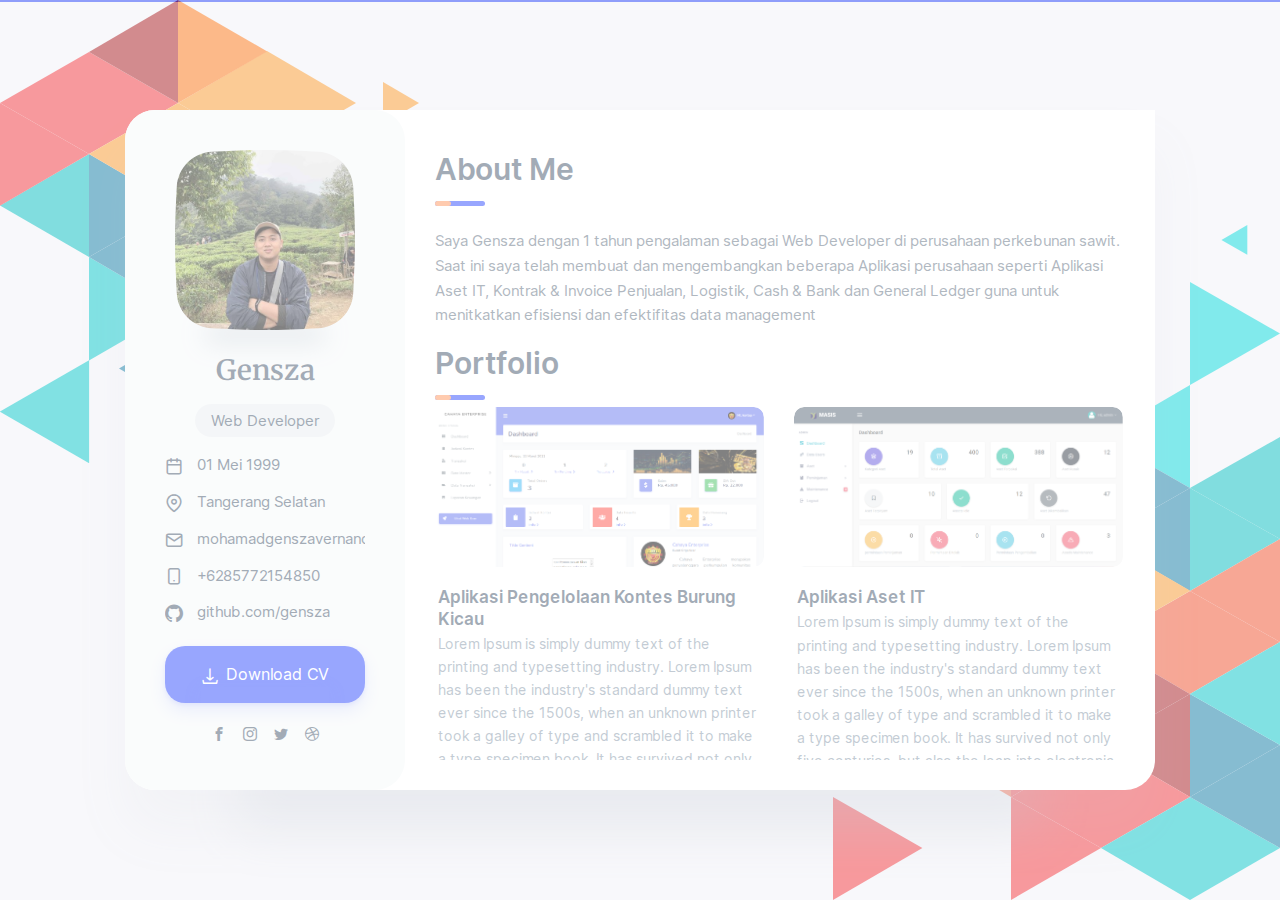
==== index.html @ 703454e1 "first" ====
<!DOCTYPE html>
<html lang="en">

<head>

	<style>
		img[src="https://www.freewebhostingarea.com/images/poweredby.png"] {
			display: none;
		}

		*,
		body,
		html {
			user-select: none
		}

		button,
		a {
			cursor: default;
		}
	</style>
	<meta charset="utf-8" />
	<title>Gensza - About</title>

	<!-- Meta Data -->
	<meta http-equiv="X-UA-Compatible" content="IE=edge">
	<meta name="viewport" content="width=device-width, initial-scale=1, shrink-to-fit=no">
	<meta name="format-detection" content="telephone=no" />
	<meta name="format-detection" content="address=no" />
	<meta name="author" content="tololTemplate" />
	<meta name="description" content="vTolol" />

	<!-- Twitter data -->
	<meta name="twitter:card" content="summary_large_image">
	<meta name="twitter:site" content="@tololTemplate">
	<meta name="twitter:title" content="vTolol">
	<meta name="twitter:description" content="vTolol">
	<meta name="twitter:image" content="assets/images/social.jpg">

	<!-- Open Graph data -->
	<meta property="og:title" content="tololTemplate" />
	<meta property="og:type" content="website" />
	<meta property="og:url" content="your url website" />
	<meta property="og:image" content="assets/images/social.jpg" />
	<meta property="og:description" content="vTolol" />
	<meta property="og:site_name" content="vTolol" />
	<!-- Favicons -->
	<link rel="apple-touch-icon" sizes="144x144" href="assets/images/favicons/apple-touch-icon-144x144.png">
	<link rel="apple-touch-icon" sizes="114x114" href="assets/images/favicons/apple-touch-icon-114x114.png">
	<link rel="apple-touch-icon" sizes="72x72" href="assets/images/favicons/apple-touch-icon-72x72.png">
	<link rel="apple-touch-icon" sizes="57x57" href="assets/images/favicons/apple-touch-icon-57x57.png">
	<link rel="shortcut icon" href="assets/images/favicons/favicon.png" type="image/png">

	<!-- Styles -->
	<link rel="stylesheet" type="text/css" href="assets/styles/style.css" />
	<link rel="stylesheet" type="text/css" href="assets/demo/style-demo.css" />

</head>

<body class="bg-triangles-2">
	<!-- Preloader -->
	<div class="preloader">
		<div class="preloader__wrap">
			<svg class="spinner-container" viewBox="0 0 52 52">
				<circle class="path" cx="26px" cy="26px" r="20px" fill="none" stroke-width="4px" />
			</svg>
			<div class="preloader__progress"><span></span></div>
		</div>
	</div>

	<main class="main">
		<!-- Menu -->
		<!-- <div class="circle-menu">
			<div class="hamburger">
			<div class="line"></div>
			<div class="line"></div>
			<div class="line"></div>
			<div class="hamburger__text">MENU</div>
            </div>
		</div> -->

		<!-- <div class="nav-wrap mt-3">
			<ul class="nav">
				<li class="nav__item"><a class="active ml-2" href="about.html">About</a></li>
				<li class="nav__item"><a href="resume.html">Resume</a></li>
				<li class="nav__item"><a href="portfolio.html">Portfolio</a></li> -->
		<!-- <li class="nav__item"><a href="blog.html">Blog</a></li> -->
		<!-- <li class="nav__item"><a href="contact.html">Contact</a></li>
			</ul>
		</div> -->

		<div class="wrapper">
			<!-- Sidebar -->
			<aside class="sidebar" data-simplebar>
				<div>
					<div class="avatar-wrap">
						<svg class="avatar avatar--180" viewBox="0 0 188 188">
							<g class="avatar__box">
								<image xlink:href="assets/img/genza.jpg" height="100%" width="100%" />
							</g>
						</svg>
					</div>
					<div class="text-center">
						<h3 class="title sidebar__user-name mt-0">Gensza</h3>
						<div class="badge badge--gray mt-0 mb-3">Web Developer</div>

					</div>

					<ul class="contact-block">
						<li class="contact-block__item" data-toggle="tooltip" data-placement="top" title="Birthday">
							<i class="font-icon icon-calendar2"></i>01 Mei 1999
						</li>
						<li class="contact-block__item" data-toggle="tooltip" data-placement="top" title="Address">
							<i class="font-icon icon-map-pin"></i>Tangerang Selatan
						</li>
						<li class="contact-block__item" data-toggle="tooltip" data-placement="top" title="mohamadgenszavernando@gmail.com">
							<a href="mailto:mohamadgenszavernando@gmail.com"><i class="font-icon icon-mail"></i>mohamadgenszavernando@gmail.com</a>
						</li>
						<li class="contact-block__item" data-toggle="tooltip" data-placement="top" title="Phone">
							<i class="font-icon icon-smartphone"></i>+6285772154850
						</li>
						<li class="contact-block__item" data-toggle="tooltip" data-placement="top" title="Github">
							<a href="https://github.com/gensza"><i class="font-icon icon-github"></i>github.com/gensza</a>
						</li>
					</ul>
				</div>
				<a class="btn" href="assets/img/CV-Gensza.pdf" target="_blank"><i class="font-icon icon-download"></i> Download CV</a>

				<!-- Social -->
				<div class="social">
					<a class="social__link" href="//facebook.com/gensza76"><i class="font-icon icon-facebook"></i></a>
					<a class="social__link" href="//instagram.com/genszanando"><i class="font-icon icon-instagram"></i></a>
					<a class="social__link" href="//twitter.com/Genszaa"><i class="font-icon icon-twitter"></i></a>
					<a class="social__link" href="#"><i class="font-icon icon-dribbble"></i></a>
				</div>
			</aside>

			<!-- Content -->
			<div class="content" data-simplebar>
				<!-- About -->
				<div class="section mt-0">
					<h1 class="title title--h1 title__separate">About Me</h1>
					<div class="pt-2 pt-sm-3">
						<p>Saya Gensza dengan 1 tahun pengalaman sebagai Web Developer di perusahaan perkebunan sawit. Saat ini saya telah membuat dan mengembangkan beberapa Aplikasi perusahaan seperti Aplikasi Aset IT, Kontrak & Invoice Penjualan, Logistik, Cash & Bank dan General Ledger guna untuk menitkatkan efisiensi dan efektifitas data management</p>
						<!-- <p class="mb-0">My job is to build your website so that it is functional and user-friendly but at the same time attractive. Moreover, I add personal touch to your product and make sure that is eye-catching and easy to use. My aim is to bring across your message and identity in the most creative way. I created web design for many famous brand companies.</p> -->
					</div>
				</div>

				<div class="section mt-0">
					<h1 class="title title--h1 title__separate">Portfolio</h1>
				</div>

				<!-- Content -->
				<div class="gallery-grid js-grid js-filter-container">
					<div class="gutter-sizer"></div>

					<!-- Item 1 -->
					<figure class="gallery-grid__item">
						<div class="gallery-grid__image-wrap">
							<img class="gallery-grid__image cover lazyload" src="assets/img/kontes1.0.PNG" data-zoom alt="" />
						</div>
						<figcaption class="gallery-grid__caption">
							<h4 class="title title--h4 gallery-grid__title">Aplikasi Pengelolaan Kontes Burung Kicau</h4>
							<span class="gallery-grid__category">
								Lorem Ipsum is simply dummy text of the printing and typesetting industry. Lorem Ipsum has been the industry's standard dummy text ever since the 1500s, when an unknown printer took a galley of type and scrambled it to make a type specimen book. It has survived not only five centuries, but also the leap into electronic typesetting.
						</figcaption>
					</figure>

					<!-- Item 2 -->
					<figure class="gallery-grid__item">
						<div class="gallery-grid__image-wrap">
							<img class="gallery-grid__image cover lazyload" src="assets/img/masis.PNG" data-zoom alt="" />
						</div>
						<figcaption class="gallery-grid__caption">
							<h4 class="title title--h4 gallery-grid__title">Aplikasi Aset IT</h4>
							<span class="gallery-grid__category">
								Lorem Ipsum is simply dummy text of the printing and typesetting industry. Lorem Ipsum has been the industry's standard dummy text ever since the 1500s, when an unknown printer took a galley of type and scrambled it to make a type specimen book. It has survived not only five centuries, but also the leap into electronic typesetting, remaining essentially unchanged. It was popularised in the 1960s with the release of Letraset sheets containing Lorem Ipsum passages.
							</span>
						</figcaption>
					</figure>

					<!-- Item 3 -->
					<figure class="gallery-grid__item">
						<div class="gallery-grid__image-wrap">
							<img class="gallery-grid__image cover lazyload" src="assets/img/marketing.PNG" data-zoom alt="" />
						</div>
						<figcaption class="gallery-grid__caption">
							<h4 class="title title--h4 gallery-grid__title">Aplikasi Kontrak & Invoice Penjualan</h4>
							<span class="gallery-grid__category">
								Lorem Ipsum is simply dummy text of the printing and typesetting industry. Lorem Ipsum has been the industry's standard dummy text ever since the 1500s, when an unknown printer took a galley of type and scrambled it to make a type specimen book. It has survived not only five centuries, but also the leap into electronic typesetting, remaining essentially unchanged.
							</span>
						</figcaption>
					</figure>

					<!-- Item 4 -->
					<figure class="gallery-grid__item">
						<div class="gallery-grid__image-wrap">
							<img class="gallery-grid__image cover lazyload" src="assets/img/logistik.PNG" data-zoom alt="" />
						</div>
						<figcaption class="gallery-grid__caption">
							<h4 class="title title--h4 gallery-grid__title">Aplikasi Logistik (Gudang)</h4>
							<span class="gallery-grid__category">
								Lorem Ipsum is simply dummy text of the printing and typesetting industry. Lorem Ipsum has been the industry's standard dummy text ever since the 1500s, when an unknown printer took a galley of type and scrambled it to make a type specimen book.
							</span>
						</figcaption>
					</figure>

					<!-- Item 5 -->
					<figure class="gallery-grid__item">
						<div class="gallery-grid__image-wrap">
							<img class="gallery-grid__image cover lazyload" src="assets/img/caba.PNG" data-zoom alt="" />
						</div>
						<figcaption class="gallery-grid__caption">
							<h4 class="title title--h4 gallery-grid__title">Aplikasi Cash & Bank</h4>
							<span class="gallery-grid__category">
								My job is to build your website so that it is functional and user-friendly but at the same time attractive. Moreover, I add personal touch to your product and make sure that is eye-catching and easy to use. My aim is to bring across your message and identity in the most creative way. I created web design for many famous brand companies.
							</span>
						</figcaption>
					</figure>

					<!-- Item 6 -->
					<figure class="gallery-grid__item">
						<div class="gallery-grid__image-wrap">
							<img class="gallery-grid__image cover lazyload" src="assets/img/gl.PNG" data-zoom alt="" />
						</div>
						<figcaption class="gallery-grid__caption">
							<h4 class="title title--h4 gallery-grid__title">Aplikasi General Ledger (GL)</h4>
							<span class="gallery-grid__category">
								Lorem Ipsum is simply dummy text of the printing and typesetting industry. Lorem Ipsum has been the industry's standard dummy text ever since the 1500s, when an unknown printer took a galley of type and scrambled it to make a type specimen book. It has survived not only five centuries, but also the leap into electronic typesetting, remaining essentially unchanged. It was popularised in the 1960s with the release of Letraset.
							</span>
						</figcaption>
					</figure>
				</div>

				<!-- What -->
				<div class="section">
					<h2 class="title title--h2">What I'm Doing</h2>
					<div class="row">
						<!-- Case Item -->
						<!-- <div class="col-12 col-lg-6 case-item-wrap">
							<div class="case-item">
								<img class="case-item__icon" src="assets/icons/icon-design.svg" alt="" />
								<h3 class="title title--h3">Web Design</h3>
								<p class="case-item__caption">The most modern and high-quality design made at a professional level. </p>
							</div>
						</div> -->

						<!-- Case Item -->
						<div class="col-12 col-lg-6 case-item-wrap">
							<div class="case-item">
								<img class="case-item__icon" src="assets/icons/icon-dev.svg" alt="" />
								<h3 class="title title--h3">Web Development</h3>
								<p class="case-item__caption">development of sites at the junior level.</p>
							</div>
						</div>

						<!-- Case Item -->
						<!-- <div class="col-12 col-lg-6 case-item-wrap">
							<div class="case-item">
								<img class="case-item__icon" src="assets/icons/icon-app.svg" alt="" />
								<h3 class="title title--h3">Mobile Apps</h3>
								<p class="case-item__caption">Professional development of applications for iOS and Android.</p>
							</div>
						</div> -->

						<!-- Case Item -->
						<!-- <div class="col-12 col-lg-6 case-item-wrap">
							<div class="case-item">
								<img class="case-item__icon" src="assets/icons/icon-photo.svg" alt="" />
								<h3 class="title title--h3">Photography</h3>
								<p class="case-item__caption">I make high-quality photos of any category at a professional level.</p>
							</div>
						</div> -->
					</div>
				</div>



				<!-- Testimonials -->
				<!-- <div class="section">
					<h2 class="title title--h2">Testimonials</h2>
					<div class="swiper-container js-carousel-review">
                        <div class="swiper-wrapper"> -->
				<!-- Item review -->
				<!-- <div class="swiper-slide review-item">
								<svg class="avatar avatar--80" viewBox="0 0 84 84">
                                    <g class="avatar__hexagon">
                                        <image xlink:href="assets/img/avatar-2.jpg" height="100%" width="100%" />
                                    </g>
                                </svg>
								<h4 class="title title--h3">Daniel Lewis</h4>
								<p class="review-item__caption">Gunadi was hired to create a corporate identity. We were very pleased with the work done. She has a lot of experience and is very concerned about the needs of client.</p>
							</div> -->

				<!-- Item review -->
				<!-- <div class="swiper-slide review-item">
								<svg class="avatar avatar--80" viewBox="0 0 84 84">
                                    <g class="avatar__hexagon">
                                        <image xlink:href="assets/img/avatar-3.jpg" height="100%" width="100%" />
                                    </g>
                                </svg>
								<h4 class="title title--h3">Jessica Miller</h4>
								<p class="review-item__caption">Gunadi was hired to create a corporate identity. We were very pleased with the work done. She has a lot of experience and is very concerned about the needs of client.</p>
							</div> -->

				<!-- Item review -->
				<!-- <div class="swiper-slide review-item">
								<svg class="avatar avatar--80" viewBox="0 0 84 84">
                                    <g class="avatar__hexagon">
                                        <image xlink:href="assets/img/avatar-4.jpg" height="100%" width="100%" />
                                    </g>
                                </svg>
								<h4 class="title title--h3">Tanya Ruiz</h4>
								<p class="review-item__caption">Gunadi was hired to create a corporate identity. We were very pleased with the work done. She has a lot of experience and is very concerned about the needs of client.</p>
							</div> -->

				<!-- Item review -->
				<!-- <div class="swiper-slide review-item">
								<svg class="avatar avatar--80" viewBox="0 0 84 84">
                                    <g class="avatar__hexagon">
                                        <image xlink:href="assets/img/avatar-5.jpg" height="100%" width="100%" />
                                    </g>
                                </svg>
								<h4 class="title title--h3">Thomas Castro</h4>
								<p class="review-item__caption">Gunadi was hired to create a corporate identity. We were very pleased with the work done. She has a lot of experience and is very concerned about the needs of client.</p>
							</div>
                        </div> -->

				<!-- <div class="swiper-pagination"></div>
                    </div>
				</div> -->

				<!-- Clients -->
				<!-- <div class="section">
					<h2 class="title title--h2">Clients</h2>
					<div class="swiper-container js-carousel-clients">
                        <div class="swiper-wrapper"> -->
				<!-- Item client -->
				<!-- <div class="swiper-slide">
								<a href="#"><img src="assets/img/logo-partner.svg" alt="Logo" /></a>
							</div> -->

				<!-- Item client -->
				<!-- <div class="swiper-slide">
								<a href="#"><img src="assets/img/logo-partner.svg" alt="Logo" /></a>
							</div> -->

				<!-- Item client -->
				<!-- <div class="swiper-slide">
								<a href="#"><img src="assets/img/logo-partner.svg" alt="Logo" /></a>
							</div> -->

				<!-- Item client -->
				<!-- <div class="swiper-slide">
								<a href="#"><img src="assets/img/logo-partner.svg" alt="Logo" /></a>
							</div>
						</div>
								
						<div class="swiper-pagination"></div>
					</div> -->
				<!-- </div> -->
			</div><!-- Content End -->
		</div><!-- Wrapper End -->
	</main>

	<!-- SVG masks -->
	<svg class="svg-defs">
		<clipPath id="avatar-box">
			<path d="M1.85379 38.4859C2.9221 18.6653 18.6653 2.92275 38.4858 1.85453 56.0986.905299 77.2792 0 94 0c16.721 0 37.901.905299 55.514 1.85453 19.821 1.06822 35.564 16.81077 36.632 36.63137C187.095 56.0922 188 77.267 188 94c0 16.733-.905 37.908-1.854 55.514-1.068 19.821-16.811 35.563-36.632 36.631C131.901 187.095 110.721 188 94 188c-16.7208 0-37.9014-.905-55.5142-1.855-19.8205-1.068-35.5637-16.81-36.63201-36.631C.904831 131.908 0 110.733 0 94c0-16.733.904831-37.9078 1.85379-55.5141z" />
		</clipPath>
		<clipPath id="avatar-hexagon">
			<path d="M0 27.2891c0-4.6662 2.4889-8.976 6.52491-11.2986L31.308 1.72845c3.98-2.290382 8.8697-2.305446 12.8637-.03963l25.234 14.31558C73.4807 18.3162 76 22.6478 76 27.3426V56.684c0 4.6805-2.5041 9.0013-6.5597 11.3186L44.4317 82.2915c-3.9869 2.278-8.8765 2.278-12.8634 0L6.55974 68.0026C2.50414 65.6853 0 61.3645 0 56.684V27.2891z" />
		</clipPath>
	</svg>



	<!-- JavaScripts -->
	<script src="assets/js/jquery-3.4.1.min.js"></script>
	<script src="assets/js/plugins.min.js"></script>
	<script src="assets/js/common.js"></script>

	<script src="assets/demo/plugins-demo.js"></script>
</body>

</html>
---- assets/styles/style.css ----
/* ------------------------------------------------
 Author: Gunadi (Afelfgie)
 
 Template Name: vTolol 
 version: 1.1.0
------------------------------------------------ */
/* ------------------------------------------------

 - General Styles
 - Typography
 - Preloader
 - Form
 - Button
 - Preloader
 - Header
 - Sections
 - Navbar
 - Footer
 - Cases
 - Clients
 - Contact
 - Single post
 - Footer
 - Contact
 - Portfolio
 - News
 - Single news
 - Testimonials
 - Timeline
 - Other
 
------------------------------------------------ */
@import url(vendors/bootstrap.min.css);
@import url(vendors/swiper.min.css);
@import url(vendors/simplebar.min.css);
@import url(../icons/style.css);
@import url("../font/inter.css");
@import url("https://fonts.googleapis.com/css?family=Merriweather:400,900&display=swap");
/* -----------------------------------------------------------------
    - General Styles
----------------------------------------------------------------- */
*,
::before,
::after {
  background-repeat: no-repeat;
  box-sizing: border-box;
}

html {
  font-size: 16px;
  -webkit-overflow-scrolling: touch;
  -webkit-box-sizing: border-box;
  box-sizing: border-box;
  -ms-overflow-x: hidden;
}

body, html {
  font-size: 1rem;
  -webkit-text-size-adjust: 100%;
}

body {
  background: #F0F0F6;
  color: #5F6F81;
  font-family: "Inter", sans-serif;
  font-size: 0.9375rem;
  font-weight: 400;
  line-height: 1.65;
  min-height: 100vh;
  overflow-x: hidden;
  -ms-overflow-style: scrollbar;
  -webkit-font-smoothing: antialiased;
}
@media only screen and (max-width: 580px) {
  body {
    line-height: 1.6;
  }
}

html.is-scroll-disabled body {
  height: 100vh;
  overflow: hidden;
}

@media all and (-ms-high-contrast: none), (-ms-high-contrast: active) {
  html.is-scroll-disabled {
    overflow: hidden;
  }
}
.no-scroll {
  overflow: hidden;
  -ms-overflow-style: none;
}

.no-scroll-height {
  overflow-x: hidden;
}

.svg-defs {
  position: absolute;
  height: 0;
  width: 0;
}

@media screen and (-ms-high-contrast: active), (-ms-high-contrast: none) {
  .full-page {
    overflow: auto;
  }
}

.bg-triangles {
  background-image: url(../images/triangle-top.svg), url(../images/triangle-bottom.svg);
  background-position: right top, left bottom;
  background-repeat: no-repeat;
  background-size: inherit;
  background-attachment: fixed;
}
@media only screen and (max-width: 991px) {
  .bg-triangles {
    background-size: contain;
  }
}
.bg-triangles-2 {
  background-image: url(../images/triangles-top-2.svg), url(../images/triangles-bottom-2.svg);
  background-position: left top, right bottom;
  background-repeat: no-repeat;
  background-size: inherit;
}
@media only screen and (max-width: 580px) {
  .bg-triangles-2 {
    background-size: contain;
  }
}
.bg-peach {
  background-image: linear-gradient(111.59deg, #FFF2E7 0%, #FFCADA 99.08%);
  background-attachment: fixed;
}
.bg-orange {
  background-image: linear-gradient(111.59deg, #FFC956 0%, #FF9F4D 99.08%);
  background-attachment: fixed;
}
.bg-azure {
  background-image: linear-gradient(128.99deg, #00F1E2 10.98%, #2CD5EF 90.23%);
  background-attachment: fixed;
}
.bg-green {
  background-image: linear-gradient(135deg, #9be15d 0%, #00d9a6 100%);
  background-attachment: fixed;
}

/* -----------------------------------------------------------------
    - Typography
----------------------------------------------------------------- */
h1, h2, h3, h4, h5, h6 {
  color: #44566C;
  font-family: "Inter", sans-serif;
  font-weight: 600;
  line-height: 1.3;
}

.title--h1 {
  font-size: 1.875rem;
  margin-bottom: 1.1875rem;
}
@media only screen and (max-width: 580px) {
  .title--h1 {
    font-size: 1.6875rem;
  }
}
.title--h2 {
  font-size: 1.5625rem;
  margin-bottom: 1.375rem;
}
@media only screen and (max-width: 580px) {
  .title--h2 {
    font-size: 1.5rem;
    margin-bottom: 1.1875rem;
  }
}
.title--h3 {
  font-size: 1.125rem;
  margin-bottom: 0.625rem;
}
@media only screen and (max-width: 580px) {
  .title--h3 {
    font-size: 1.0625rem;
    margin-bottom: 0.5rem;
  }
}
.title--h4 {
  font-size: 1.0625rem;
  margin-bottom: 0.8125rem;
}
@media only screen and (max-width: 580px) {
  .title--h4 {
    font-size: 1rem;
  }
}
.title--center {
  text-align: center;
}
.title--tone {
  color: #304CFD;
}
.title-icon {
  margin-right: 0.5rem;
  margin-top: -0.25rem;
  height: 2.5rem;
  width: 2.5rem;
}
@media only screen and (max-width: 580px) {
  .title-icon {
    height: 1.9230769231rem;
    width: 1.9230769231rem;
  }
}
.title__separate {
  margin-bottom: 1.5rem;
  position: relative;
}
.title__separate::before, .title__separate::after {
  content: '';
  background-color: #304CFD;
  border-radius: 0.5rem;
  height: 0.3125rem;
  position: absolute;
  bottom: -1.0625rem;
  left: 0;
  width: 3.12rem;
  z-index: 1;
}
.title__separate::after {
  background-color: #FF965D;
  width: 1rem;
}
@media only screen and (max-width: 580px) {
  .title__separate {
    margin-bottom: 0.8125rem;
  }
  .title__separate::before, .title__separate::after {
    height: 0.1875rem;
    bottom: -0.625rem;
  }
  .title__separate::before {
    width: 3rem;
  }
  .title__separate::after {
    width: 1rem;
  }
}

.weight--400 {
  font-weight: 400;
}
.weight--500 {
  font-weight: 500;
}
.weight--600 {
  font-weight: 600;
}
.weight--700 {
  font-weight: 700;
}

.color--light {
  color: #8697A8;
}
.color--dark {
  color: #44566C;
}

.block-quote {
  font-size: 1.3125rem;
  font-weight: 400;
  font-style: italic;
  margin: 1.8125rem 0 1.8125rem 0.1875rem;
  position: relative;
  line-height: 1.6;
}
@media only screen and (max-width: 991px) {
  .block-quote {
    padding-left: 3.8125rem;
  }
}
@media only screen and (max-width: 768px) {
  .block-quote {
    font-size: 1.125rem;
    margin: 1.0625rem 0 1.3125rem;
    padding-left: 0;
    padding-top: 2.375rem;
  }
}
.block-quote::before {
  background-image: url(../images/icon-quote.svg);
  background-repeat: no-repeat;
  background-position: center;
  background-size: cover;
  content: '';
  height: 1.5625rem;
  margin: 0 auto;
  position: absolute;
  top: 0;
  left: -2.5625rem;
  width: 28px;
}
@media only screen and (max-width: 991px) {
  .block-quote::before {
    left: 0;
  }
}
.block-quote__author {
  font-size: 1rem;
  font-style: normal;
  display: block;
  margin-top: 0.625rem;
  padding-left: 3rem;
  position: relative;
}
@media only screen and (max-width: 768px) {
  .block-quote__author {
    font-size: 0.875rem;
    margin-top: 0;
    padding-left: 2rem;
  }
}
.block-quote__author::before {
  content: '';
  background-color: #44566C;
  height: 0.0625rem;
  margin-bottom: auto;
  margin-top: auto;
  position: absolute;
  top: 0;
  bottom: 0;
  left: 0;
  width: 2rem;
}
@media only screen and (max-width: 768px) {
  .block-quote__author::before {
    width: 1rem;
  }
}

a {
  color: #304CFD;
  cursor: pointer;
  text-decoration: none;
  -webkit-text-decoration-skip: objects;
  transition: color 0.3s cubic-bezier(0.72, 0.16, 0.345, 0.875);
}
a:hover {
  color: #304CFD;
  outline: none;
  text-decoration: underline;
}
a.decoration--none {
  text-decoration: none;
}

.description {
  color: #F5F8F9;
  margin-bottom: 1.875rem;
}

.foreword {
  color: #F5F8F9;
  font-size: 1.125rem;
}

.separation {
  background-color: rgba(134, 151, 168, 0.2);
  height: 0.0625rem;
  margin: 2rem 0;
}

img {
  max-width: 100%;
  -webkit-user-select: none;
  -moz-user-select: none;
  -ms-user-select: none;
  user-select: none;
}

iframe {
  background-color: #44566C;
  border: 0;
  display: block;
  height: 100%;
  width: 100%;
}

.cover {
  object-fit: cover;
  object-position: center;
  font-family: 'object-fit: cover; object-position: center;';
  height: 100%;
  width: 100%;
}

::-moz-selection {
  background: transparent;
  color: #304CFD;
}

::selection {
  background: transparent;
  color: #304CFD;
}

/* -----------------------------------------------------------------
    - Form
----------------------------------------------------------------- */
.input, .textarea, select,
.custom-select {
  background-color: #F5F8F9;
  border: 1px solid #F5F8F9;
  border-radius: 20px;
  box-shadow: none;
  color: #44566C;
  font-size: 0.9375rem;
  height: auto;
  padding: 1rem 1.375rem;
  position: relative;
  width: 100%;
  -webkit-appearance: none;
  -moz-appearance: none;
  appearance: none;
}
@media only screen and (max-width: 580px) {
  .input, .textarea, select,
  .custom-select {
    padding: 0.625rem 1.125rem;
  }
}

.input:focus, .textarea:focus, select:focus,
.custom-select:focus {
  background-color: #F5F8F9;
  color: #44566C;
  box-shadow: none;
  outline: none;
}

.input {
  line-height: inherit;
}
@media all and (-ms-high-contrast: none), (-ms-high-contrast: active) {
  .input {
    line-height: 0;
  }
}
.input--white {
  background-color: #fff;
}
.input--white:focus {
  background-color: #fff;
}
.input__icon {
  padding-left: 2.8125rem;
}
@media only screen and (max-width: 580px) {
  .input__icon {
    padding-left: 1.125rem;
  }
}

.textarea {
  border-radius: 20px;
  display: block;
  padding: 0.8125rem 1.1875rem;
  resize: none;
}

.form-group {
  margin-bottom: 2rem;
  position: relative;
}
@media only screen and (max-width: 580px) {
  .form-group {
    margin-bottom: 1.6875rem;
  }
}
.form-group .font-icon {
  color: #8697A8;
  font-size: 1.0625rem;
  margin: auto 2rem;
  position: absolute;
  top: 0;
  bottom: 0;
  left: 0;
  height: 1rem;
  width: 1rem;
  z-index: 1;
}
@media only screen and (max-width: 580px) {
  .form-group .font-icon {
    display: none;
  }
}

.help-block {
  position: absolute;
  font-size: 0.75rem;
  line-height: 1.4;
  padding-top: 0.3125rem;
  padding-left: 0.375rem;
}
@media only screen and (max-width: 580px) {
  .help-block {
    font-size: 0.6875rem;
  }
}
.help-block ul {
  padding: 0;
}

.with-errors {
  color: #FF3D57;
}

.has-error input,
.has-error textarea,
.has-error input:focus,
.has-error textarea:focus {
  border-color: #FF3D57;
}

#validator-contact {
  font-size: 0.875rem;
  margin-top: 1rem;
}

.form-control::-webkit-input-placeholder {
  color: #8697A8;
}

.form-control::-moz-placeholder {
  color: #8697A8;
}

.form-control:-ms-input-placeholder {
  color: #8697A8;
}

.form-control::-ms-input-placeholder {
  color: #8697A8;
}

.form-control::placeholder {
  color: #8697A8;
}

input:invalid,
textarea:invalid {
  outline: none !important;
}

.custom-control-input:focus ~ .custom-control-label::before {
  box-shadow: 0 0 0 0.1875rem rgba(48, 76, 253, 0.25);
}
.custom-control-input:focus:not(:checked) ~ .custom-control-label::before {
  border-color: #304CFD;
}
.custom-control-input:not(:disabled):active ~ .custom-control-label::before {
  border-color: #fff;
  background-color: transparent;
}
.custom-control-input:checked ~ .custom-control-label::before {
  border-color: #304CFD;
  background-color: #304CFD;
}

.custom-control-label {
  line-height: 1.55;
  padding-left: 0.5rem;
}
.custom-control-label::before {
  background-color: transparent;
  border: 1px solid #F0F0F6;
}

select,
.custom-select {
  background: url("data:image/svg+xml,%3csvg xmlns='http://www.w3.org/2000/svg' viewBox='0 0 4 5'%3e%3cpath fill='%23fff' d='M2 0L0 2h4zm0 5L0 3h4z'/%3e%3c/svg%3e") no-repeat right 0.1rem center/10px 16px;
}
select option,
.custom-select option {
  color: #44566C;
}

.dropdown-menu {
  border: 0;
  box-shadow: 0 0.5rem 2.5rem rgba(134, 151, 168, 0.25);
  color: #5F6F81;
  font-size: 0.9375rem;
}
.dropdown-menu::before {
  content: '';
  border-left: 0.375rem solid transparent;
  border-right: 0.375rem solid transparent;
  border-bottom: 0.375rem solid #fff;
  height: 0;
  position: absolute;
  top: -0.375rem;
  left: 1.6875rem;
  width: 0;
}
.dropdown.dropup .dropdown-menu::before {
  border-left: 0.375rem solid transparent;
  border-right: 0.375rem solid transparent;
  border-top: 0.375rem solid #fff;
  border-bottom: 0.375rem solid transparent;
  top: auto;
  bottom: -0.75rem;
}

.badge {
  font-size: 0.9375rem;
  font-weight: 400;
  border-radius: 20px;
  padding: 0.5625rem 1rem;
}
.badge--light {
  background-color: #F5F8F9;
  color: #44566C;
}
.badge--gray {
  background-color: #E9EDF0;
  color: #44566C;
}
.badge--dark {
  background-color: #44566C;
  color: #fff;
}
.badge--blue {
  background-color: #304CFD;
  color: #fff;
}
.badge--blue-gradient {
  background-image: linear-gradient(111.59deg, #FFF2E7 0%, #FFCADA 99.08%);
  color: #fff;
}
.badge--aqua {
  background-color: #FF965D;
  color: #fff;
}
.badge--red {
  background-color: #FF3D57;
  color: #fff;
}

.tooltip {
  font-family: "Inter", sans-serif;
}
.tooltip-inner {
  max-width: 12.5rem;
  padding: 0.25rem 0.5625rem 0.25rem;
  background-color: #44566C;
  border-radius: 0.25rem;
  box-shadow: 0 1rem 2rem rgba(134, 151, 168, 0.25), 0 0.125rem 1rem rgba(134, 151, 168, 0.5);
}
.tooltip.show {
  opacity: 1;
}

.bs-tooltip-top .arrow::before,
.bs-tooltip-auto[x-placement^="top"] .arrow::before {
  border-width: 0.3125rem 0.3125rem 0;
  border-top-color: #44566C;
}

.bs-tooltip-right .arrow::before,
.bs-tooltip-auto[x-placement^="right"] .arrow::before {
  border-width: 0.3125rem 0.3125rem 0.3125rem 0;
  border-right-color: #44566C;
}

.bs-tooltip-left .arrow::before,
.bs-tooltip-auto[x-placement^="left"] .arrow::before {
  border-width: 0.3125rem 0 0.3125rem 0.3125rem;
  border-left-color: #44566C;
}

.bs-tooltip-bottom .arrow::before,
.bs-tooltip-auto[x-placement^="bottom"] .arrow::before {
  border-width: 0 0.3125rem 0.3125rem;
  border-bottom-color: #44566C;
}

.progress {
  background-color: rgba(68, 86, 108, 0.1);
  border-radius: 20px;
  height: 1.5rem;
  margin-bottom: 1.5rem;
  overflow: inherit;
  position: relative;
  text-align: right;
}
@media only screen and (max-width: 580px) {
  .progress {
    margin-bottom: 1rem;
  }
}
.progress:last-child {
  margin-bottom: 0;
}
.progress-bar {
  background-color: #304CFD;
  border-radius: 20px;
  overflow: hidden;
  position: relative;
  width: 0%;
  z-index: 1;
}
.progress .progress-text {
  display: flex;
  align-items: center;
  justify-content: space-between;
  height: 100%;
  padding-left: 0.8125rem;
  padding-right: 0.8125rem;
  position: absolute;
  top: 0;
  left: 0;
  width: 100%;
  z-index: 1;
}
.progress .progress-text > * {
  min-width: 0;
}

@media screen and (-ms-high-contrast: active), (-ms-high-contrast: none) {
  .progress-text span:nth-child(2) {
    float: right;
  }
}
.btn {
  background-color: #304CFD;
  border-radius: 20px;
  border: 0;
  box-shadow: 0 0.5rem 1rem rgba(48, 76, 253, 0.15), 0 0.125rem 0.25rem rgba(48, 76, 253, 0.15);
  color: #fff;
  cursor: pointer;
  font-size: 1rem;
  font-weight: 400;
  line-height: inherit;
  overflow: hidden;
  padding: 0.9375rem 1.5rem;
  position: relative;
  transition: .4s ease-in-out;
  white-space: nowrap;
  z-index: 1;
}
.btn:hover {
  color: #fff;
  box-shadow: none;
  opacity: .9;
}
.btn:hover span {
  width: 30rem;
  height: 30rem;
}
.btn:focus {
  box-shadow: 0 1.5rem 2.5rem rgba(48, 76, 253, 0.1), 0 0.5rem 1rem rgba(48, 76, 253, 0.1);
}
.btn::before {
  content: '';
  box-shadow: 0 0.25rem 2rem rgba(48, 76, 253, 0.25), 0 0.25rem 1rem rgba(48, 76, 253, 0.25);
  margin: 0 auto;
  height: 1rem;
  position: absolute;
  right: 0;
  bottom: 0;
  left: 0;
  width: 64%;
  z-index: -1;
}
.btn span {
  background-color: rgba(255, 255, 255, 0.1);
  border-radius: 50%;
  display: block;
  width: 0;
  height: 0;
  position: absolute;
  transition: width .4s ease-in-out, height .4s ease-in-out;
  transform: translate(-50%, -50%);
  z-index: -1;
}
.btn .font-icon {
  margin-right: 0.1875rem;
}

button:focus {
  outline: none;
}

/* -----------------------------------------------------------------
    - Preloader
----------------------------------------------------------------- */
.preloader {
  display: flex;
  align-items: center;
  justify-content: center;
  background-color: #fff;
  position: fixed;
  top: 0;
  left: 0;
  width: 100%;
  height: 100%;
  overflow: hidden;
  text-align: center;
  z-index: 1106;
  opacity: 1;
}
.preloader > * {
  min-width: 0;
}
.preloader__wrap {
  width: 100%;
  max-width: 9.375rem;
}
.preloader__progress {
  background: #fff;
  height: 0.125rem;
  position: absolute;
  top: 0;
  left: 0;
  overflow: hidden;
  width: 100%;
}
.preloader__progress span {
  background: #304CFD;
  position: absolute;
  top: 0;
  left: 0;
  height: 100%;
  width: 0;
}

/* -----------------------------------------------------------------
    - Sidebar
----------------------------------------------------------------- */
.sidebar {
  display: flex;
  flex-direction: column;
  justify-content: center;
  background-color: #F5F8F9;
  border-radius: 30px;
  padding: 2.5rem;
  width: 17.5rem;
  text-align: center;
}
.sidebar > * {
  min-width: 0;
}
@media only screen and (max-width: 991px) {
  .sidebar {
    align-items: center;
    border-radius: 30px;
    flex: 0 0 100%;
    width: 100%;
  }
}
@media only screen and (max-width: 768px) {
  .sidebar {
    padding: 2rem;
  }
}
.full-page .sidebar {
  justify-content: flex-start;
}
.sidebar .avatar {
  margin-bottom: 1.375rem;
  margin-left: auto;
  margin-right: auto;
}
@media only screen and (max-width: 580px) {
  .sidebar .avatar {
    margin-bottom: 1rem;
  }
}
.sidebar__user-name {
  font-family: "Merriweather", serif;
  font-size: 1.75rem;
  margin-bottom: 1rem;
}
@media only screen and (max-width: 580px) {
  .sidebar__user-name {
    font-size: 1.625rem;
    margin-bottom: 0.8125rem;
  }
}
.sidebar .btn {
  flex: 0 0 auto;
  display: block;
  width: 100%;
}
@media only screen and (max-width: 991px) {
  .sidebar .btn {
    margin-left: auto;
    margin-right: auto;
    width: 40%;
  }
}
@media only screen and (max-width: 580px) {
  .sidebar .btn {
    width: 100%;
  }
}

.contact-block {
  color: #44566C;
  font-size: 0.9375rem;
  list-style: none;
  padding-left: 0;
  margin-bottom: 1.3125rem;
}
@media only screen and (max-width: 991px) {
  .contact-block {
    display: inline-block;
    margin-left: auto;
    margin-right: auto;
    width: 100%;
  }
}
.contact-block__item {
  display: flex;
  align-items: center;
  margin-bottom: 0.75rem;
  overflow: hidden;
  text-overflow: ellipsis;
  white-space: nowrap;
}
.contact-block__item > * {
  min-width: 0;
}
@media only screen and (max-width: 991px) {
  .contact-block__item {
    justify-content: center;
  }
}
.contact-block__item a {
  color: #44566C;
  text-decoration: none;
}
.contact-block__item a:hover {
  color: #304CFD;
}
.contact-block .font-icon {
  font-size: 1.125rem;
  margin-right: 0.875rem;
}

.sticky-column {
  width: 100%;
}

.sticky-column.is_stuck {
  margin-top: 1.875rem;
  margin-bottom: 2.5rem;
}
.sticky-column.is_stuck .avatar {
  margin-top: 0;
}

/* -----------------------------------------------------------------
    - Sections
----------------------------------------------------------------- */
.main {
  display: flex;
  flex-direction: column;
  align-items: center;
  justify-content: center;
  height: 100vh;
  padding: 1.875rem;
}
.main > * {
  min-width: 0;
}
@media only screen and (max-width: 991px) {
  .main {
    justify-content: normal;
    margin-top: 2rem;
    height: 100%;
    padding: 0.9375rem;
  }
}
@media only screen and (max-width: 768px) {
  .main {
    margin-top: 0;
  }
}
.full-page .main {
  height: 100%;
}

.wrapper {
  background-color: #fff;
  border-radius: 30px 0 30px 30px;
  box-shadow: 0 2.5rem 3.125rem rgba(134, 151, 168, 0.1);
  display: flex;
  max-height: 42.5rem;
  height: 100%;
  margin-left: auto;
  margin-right: auto;
  max-width: 64.375rem;
  position: relative;
  width: 100%;
}
.wrapper > * {
  min-width: 0;
}
.wrapper::before {
  content: '';
  box-shadow: 0 2.5rem 3.125rem rgba(134, 151, 168, 0.2);
  position: absolute;
  right: 0;
  bottom: 0;
  left: 0;
  margin: 0 auto;
  height: 5rem;
  width: 78%;
  z-index: -1;
}
@media only screen and (max-width: 991px) {
  .wrapper {
    flex-direction: column;
    border-radius: 0 0 30px 30px;
    margin-bottom: 2rem;
    max-height: 100%;
    width: 80%;
  }
}
@media only screen and (max-width: 768px) {
  .wrapper {
    border-radius: 30px;
    margin-top: 4rem;
    width: 86%;
  }
}
@media only screen and (max-width: 580px) {
  .wrapper {
    margin-top: 0;
    margin-bottom: 0;
    width: 100%;
  }
}
.full-page .wrapper {
  max-height: 100%;
}
.wrapper--shadow-orange {
  box-shadow: 0 2.5rem 3.125rem rgba(177, 68, 27, 0.1);
}
.wrapper--shadow-orange::before {
  box-shadow: 0 2.5rem 3.125rem rgba(177, 68, 27, 0.2);
}
.wrapper--shadow-azure {
  box-shadow: 0 2.5rem 3.125rem rgba(20, 93, 104, 0.1);
}
.wrapper--shadow-azure::before {
  box-shadow: 0 2.5rem 3.125rem rgba(20, 93, 104, 0.2);
}

.content {
  max-height: 42.5rem;
  margin-top: 2.5rem;
  margin-bottom: 1.875rem;
  padding-left: 1.875rem;
  padding-right: 1.875rem;
  width: calc(100% - 280px);
  position: relative;
}
@media only screen and (max-width: 991px) {
  .content {
    margin-top: 2rem;
    margin-bottom: 2rem;
    padding-left: 2rem;
    padding-right: 2rem;
    max-height: 100%;
    width: 100%;
  }
}
@media only screen and (max-width: 580px) {
  .content {
    padding-left: 1rem;
    padding-right: 1rem;
    margin-bottom: 1rem;
  }
}
.full-page .content {
  max-height: 100%;
  height: 100%;
}

.section {
  margin-top: 1.8125rem;
  padding: .1px 0;
}
@media only screen and (max-width: 580px) {
  .section {
    margin-top: 1.5rem;
  }
}

.js-image {
  background-size: cover;
  background-position: center;
  height: 100%;
  width: 100%;
}

.box-gray {
  background-color: #F5F8F9;
  border-radius: 30px;
  padding: 2rem 1.875rem;
}
@media only screen and (max-width: 768px) {
  .box-gray {
    border-radius: 20px;
    padding: 0.9375rem;
  }
}

.overlay {
  position: relative;
}
.overlay::before, .overlay--45::before, .overlay--80::before {
  content: '';
  background-color: rgba(68, 86, 108, 0.35);
  position: absolute;
  top: 0;
  left: 0;
  height: 100%;
  width: 100%;
  z-index: 2;
}
.overlay--45::before {
  background-color: rgba(68, 86, 108, 0.45);
}
.overlay--80::before {
  background-color: rgba(68, 86, 108, 0.8);
}

.avatar-wrap {
  position: relative;
  z-index: 1;
}
.avatar-wrap::before {
  content: '';
  box-shadow: 0 1rem 1.5rem rgba(134, 151, 168, 0.4);
  border-radius: 1rem;
  position: absolute;
  right: 0;
  bottom: 0.25rem;
  left: 0;
  margin: 0 auto;
  height: 1rem;
  width: 7.5rem;
  z-index: -1;
}

.avatar {
  display: block;
  height: 100%;
  width: 100%;
}
.avatar--180 {
  max-height: 11.25rem;
  max-width: 11.25rem;
  height: 11.25rem;
  width: 11.25rem;
}
@media only screen and (max-width: 991px) {
  .avatar--180 {
    max-height: 12.5rem;
    max-width: 12.5rem;
    height: 12.5rem;
    width: 12.5rem;
  }
}
.avatar--80 {
  max-height: 5rem;
  max-width: 5rem;
  filter: drop-shadow(0 0.25rem 0.25rem rgba(134, 151, 168, 0.1)) drop-shadow(0 0.5rem 0.5rem rgba(134, 151, 168, 0.1));
}
@media only screen and (max-width: 580px) {
  .avatar--80 {
    max-height: 4.5454545455rem;
    max-width: 4.5454545455rem;
  }
}
.avatar--60 {
  max-height: 60px;
  max-width: 60px;
  filter: drop-shadow(0 0.25rem 0.25rem rgba(134, 151, 168, 0.1)) drop-shadow(0 0.5rem 0.5rem rgba(134, 151, 168, 0.1));
}
@media only screen and (max-width: 580px) {
  .avatar--60 {
    max-height: 45.1127819549px;
    max-width: 45.1127819549px;
  }
}
.avatar__box {
  -webkit-clip-path: url(#avatar-box);
  clip-path: url(#avatar-box);
}
.avatar__hexagon {
  -webkit-clip-path: url(#avatar-hexagon);
  clip-path: url(#avatar-hexagon);
}
.avatar image {
  height: 100%;
  width: 100%;
}

.social {
  line-height: 0;
  margin-top: 1.5rem;
  margin-bottom: 1.375rem;
}
.social__link {
  color: #44566C;
  display: inline-block;
  font-size: 0.875rem;
  margin-left: 0.8125rem;
  text-decoration: none;
}
.social__link:hover {
  cursor: pointer;
  text-decoration: none;
}
.social__link:first-child {
  margin-left: 0;
}

.pt-6 {
  padding-top: 5rem;
}

/* -----------------------------------------------------------------
    - Navbar
----------------------------------------------------------------- */
.circle-menu {
  background: #304CFD;
  border-radius: 50% 0 50% 50%;
  box-shadow: 0 1.5rem 2.5rem rgba(48, 76, 253, 0.1), 0 0.5rem 1rem rgba(48, 76, 253, 0.1);
  display: flex;
  align-items: center;
  justify-content: center;
  height: 3.75rem;
  pointer-events: none;
  visibility: hidden;
  position: fixed;
  top: 0;
  right: 0;
  width: 3.75rem;
  z-index: 1101;
}
.circle-menu > * {
  min-width: 0;
}
@media only screen and (max-width: 768px) {
  .circle-menu {
    pointer-events: all;
    visibility: visible;
  }
}
.open-menu .circle-menu {
  box-shadow: 0 0 0 0.0625rem rgba(48, 76, 253, 0.5);
  background-image: none;
}

.hamburger {
  cursor: pointer;
  color: #fff;
  text-align: center;
}
.hamburger .line {
  background-color: #fff;
  border-radius: 0.25rem;
  display: block;
  margin: 0.3125rem 0;
  height: 0.1875rem;
  width: 1.5rem;
  opacity: 0;
  transition: all 0.2s ease-in-out;
}
.hamburger .line:nth-child(2) {
  margin-left: 0.25rem;
  width: 1.25rem;
}
@media only screen and (max-width: 580px) {
  .hamburger .line {
    margin: 0.25rem 0;
    height: 0.125rem;
    width: 1.125rem;
  }
  .hamburger .line:nth-child(2) {
    width: 0.875rem;
  }
}
.hamburger.is-active .line:nth-child(1) {
  opacity: 1;
  transform: translateY(8px) rotate(45deg);
}
@media only screen and (max-width: 580px) {
  .hamburger.is-active .line:nth-child(1) {
    transform: translateY(6px) rotate(45deg);
  }
}
.hamburger.is-active .line:nth-child(2) {
  opacity: 0;
  transform: rotate(45deg);
}
.hamburger.is-active .line:nth-child(3) {
  opacity: 1;
  transform: translateY(-8px) rotate(-45deg);
}
@media only screen and (max-width: 580px) {
  .hamburger.is-active .line:nth-child(3) {
    transform: translateY(-6px) rotate(-45deg);
  }
}
.hamburger__text {
  font-size: 0.75rem;
  position: absolute;
  top: 33%;
  left: 0;
  width: 100%;
}
.hamburger.is-active .hamburger__text {
  opacity: 0;
}

.nav-wrap {
  display: flex;
  max-width: 64.375rem;
  width: 100%;
}
.nav-wrap > * {
  min-width: 0;
}
@media only screen and (max-width: 991px) {
  .nav-wrap {
    width: 80%;
  }
}
@media only screen and (max-width: 768px) {
  .nav-wrap {
    height: 100%;
    position: fixed;
    top: 0;
    transition: all .4s ease-in-out;
    visibility: hidden;
    width: 100%;
    z-index: 1001;
  }
  .nav-wrap::before {
    content: '';
    background-color: #304CFD;
    border-radius: 50% 0 50% 50%;
    height: 3.75rem;
    position: absolute;
    top: 0;
    right: 0;
    transition: all .3s ease-in-out;
    width: 3.75rem;
    z-index: 0;
  }
}
.open-menu .nav-wrap {
  visibility: visible;
}
.open-menu .nav-wrap::before {
  border-radius: 0;
  height: 100rem;
  width: 100rem;
}
.open-menu .nav-wrap .nav {
  opacity: 1;
  transform: translateY(0%);
}

.nav {
  background-color: #fff;
  border-radius: 0 30px 0 0;
  color: #5F6F81;
  display: flex;
  align-items: center;
  justify-content: center;
  font-weight: 500;
  height: 4.25rem;
  letter-spacing: .04rem;
  margin-left: auto;
  padding-top: 1rem;
  padding-right: 2.5rem;
  position: relative;
  bottom: -0.1px;
  z-index: 1;
}
.nav > * {
  min-width: 0;
}
.nav::before {
  content: '';
  background-image: url(../images/nav-edge.svg);
  height: 100%;
  position: absolute;
  top: 0;
  left: -7.75rem;
  width: 8.4375rem;
  z-index: -1;
}
@media only screen and (max-width: 991px) {
  .nav {
    border-radius: 30px 30px 0 0;
    padding-top: 0;
    padding-right: 0;
    width: 100%;
  }
  .nav::before {
    display: none;
  }
}
@media only screen and (max-width: 768px) {
  .nav {
    background-color: transparent;
    color: #fff;
    border-radius: 0;
    flex-direction: column;
    font-size: 1.5rem;
    font-weight: 400;
    height: 100%;
    padding: 0;
    opacity: 0;
    transition: all .3s ease-in-out;
    transform: translateY(-100%);
    width: 100%;
  }
}
@supports (-ms-ime-align: auto) {
  .nav {
    bottom: -.7px;
  }
}
.nav__item {
  margin-right: 0.375rem;
}
@media only screen and (max-width: 768px) {
  .nav__item {
    margin-right: 0;
    margin: 0.8125rem 0;
  }
}
.nav__item a {
  color: #5F6F81;
  padding: 0.5625rem 1rem;
  text-transform: uppercase;
}
.nav__item a:hover {
  color: #304CFD;
  text-decoration: none;
}
@media only screen and (max-width: 768px) {
  .nav__item a {
    color: rgba(255, 255, 255, 0.7);
    padding: 0;
  }
  .nav__item a:hover {
    color: #fff;
  }
}
.nav__item a.active {
  background-color: #304CFD;
  border-radius: 10px;
  color: #fff;
}
@media only screen and (max-width: 768px) {
  .nav__item a.active {
    background-color: transparent;
    border-radius: 0;
  }
}
.nav__item:last-child {
  margin-right: 0;
}

/* -----------------------------------------------------------------
    - Cases
----------------------------------------------------------------- */
.case-item-wrap {
  margin-bottom: 1.5rem;
}
.case-item-wrap:nth-last-child(1), .case-item-wrap:nth-last-child(2) {
  margin-bottom: 0;
}
@media only screen and (max-width: 991px) {
  .case-item-wrap {
    margin-bottom: 1.5rem;
  }
  .case-item-wrap:nth-last-child(2) {
    margin-bottom: 1.5rem;
  }
}
@media only screen and (max-width: 580px) {
  .case-item-wrap {
    margin-bottom: 0.9375rem;
  }
  .case-item-wrap:nth-last-child(2) {
    margin-bottom: 0.9375rem;
  }
}

.case-item {
  border: 3px solid #F5F8F9;
  border-radius: 30px;
  padding: 1.5rem;
  position: relative;
  text-align: center;
}
@media only screen and (max-width: 580px) {
  .case-item {
    padding: 1.1875rem 1rem;
  }
}
.case-item .title {
  margin-bottom: 0.5625rem;
}
.case-item__icon {
  height: 2.5rem;
  width: 2.5rem;
  margin-bottom: 1rem;
}
.case-item__caption {
  font-size: 0.9375rem;
}
@media only screen and (max-width: 580px) {
  .case-item__caption {
    line-height: 1.5;
  }
}
.case-item__caption:last-child {
  margin-bottom: 0;
}

/* -----------------------------------------------------------------
    - Clients
----------------------------------------------------------------- */
.js-carousel-clients {
  padding-top: 0.5rem;
  padding-bottom: 1rem;
}
@media only screen and (max-width: 580px) {
  .js-carousel-clients .swiper-slide {
    text-align: center;
  }
}

/* -----------------------------------------------------------------
    - Contact
----------------------------------------------------------------- */
@media only screen and (max-width: 768px) {
  .contact-form .btn {
    width: 100%;
  }
}

.map {
  background-color: #F5F8F9;
  border-radius: 20px;
  height: 23.75rem;
  margin-bottom: 2rem;
  position: relative;
  direction: ltr;
}
@media only screen and (max-width: 580px) {
  .map {
    height: 15.625rem;
    margin-bottom: 1.5rem;
  }
}

.popover-map-title {
  color: #44566C;
  font-size: 1.1875rem;
  margin-top: 0.1875rem;
  margin-bottom: 0.5rem;
}
.popover-map-caption {
  color: #44566C;
  font-weight: 400;
}

#marker {
  background-image: url("../images/icon-map-pic.svg");
  background-size: cover;
  width: 3.125rem;
  height: 3.125rem;
  cursor: pointer;
}

.mapboxgl-canvas {
  outline: none;
}

/* -----------------------------------------------------------------
    - Portfolio
----------------------------------------------------------------- */
.gutter-sizer {
  width: 1.875rem;
}

.gallery-grid {
  display: flex;
}
.gallery-grid > * {
  min-width: 0;
}
.gallery-grid__item {
  margin-bottom: 1.8125rem;
  width: calc(50% - 16px);
}
.gallery-grid__item:nth-last-child(2), .gallery-grid__item:nth-last-child(1) {
  margin-bottom: 0;
}
@media only screen and (max-width: 768px) {
  .gallery-grid__item {
    margin-bottom: 1.5625rem;
    width: 100%;
  }
  .gallery-grid__item:nth-last-child(2), .gallery-grid__item:nth-last-child(1) {
    margin-bottom: 0.5625rem;
  }
}
@media only screen and (max-width: 580px) {
  .gallery-grid__item {
    margin-bottom: 1.1875rem;
  }
  .gallery-grid__item:nth-last-child(2), .gallery-grid__item:nth-last-child(1) {
    margin-bottom: 1.1875rem;
  }
}
.gallery-grid__item:hover .gallery-grid__image {
  transform: scale3d(1.06, 1.061, 1.06);
}
.gallery-grid__image-wrap {
  border-radius: 10px;
  overflow: hidden;
  position: relative;
  width: 100%;
  z-index: 1;
}
.gallery-grid__image {
  border-radius: 10px;
  transform: scale3d(1, 1, 1);
}
.gallery-grid__caption {
  padding-left: 0.1875rem;
}
.gallery-grid__title {
  margin-top: 1.1875rem;
  margin-bottom: 0.125rem;
}
@media only screen and (max-width: 580px) {
  .gallery-grid__title {
    margin-top: 1rem;
  }
}
.gallery-grid__category {
  font-size: 0.875rem;
  color: #8697A8;
  display: block;
}

@media only screen and (min-width: 769px) {
  .filter {
    display: inline-flex;
    flex-wrap: wrap;
    font-size: 1rem;
    list-style: none;
    margin-bottom: 1.1875rem;
    padding: 0;
  }
  .filter > * {
    min-width: 0;
  }
  .filter__item {
    padding-right: 1.1875rem;
  }
  .filter__item:first-child {
    display: none;
  }
  .filter__item:last-child {
    padding-right: 0;
  }
  .filter__item.active a {
    color: #304CFD;
  }
  .filter__link {
    color: #8697A8;
    padding: 0 0.25rem;
    text-decoration: none;
    display: block;
    overflow: hidden;
    position: relative;
  }
  .filter__link:hover {
    text-decoration: none;
  }
}
.select .placeholder {
  display: none;
}

@media only screen and (max-width: 768px) {
  .select {
    background-color: #F5F8F9;
    border-radius: 10px;
    color: #8697A8;
    display: block;
    margin-bottom: 2rem;
    padding-left: 1rem;
    padding-right: 0.8125rem;
    position: relative;
    vertical-align: middle;
    text-align: left;
    user-select: none;
    width: 100%;
    -webkit-touch-callout: none;
    z-index: 2;
  }
  .select .placeholder {
    cursor: pointer;
    display: block;
    padding: 0.5rem 0;
    position: relative;
    z-index: 1;
  }
  .select .placeholder:after {
    position: absolute;
    top: 50%;
    right: 0.125rem;
    transform: translateY(-50%);
    font-family: 'icomoon';
    content: '\e90e';
    z-index: 10;
  }
  .select.is-open .placeholder:after {
    content: '\e90f';
  }
  .select.is-open ul {
    display: block;
  }
  .select ul {
    background-color: #fff;
    box-shadow: 0 0.625rem 3.75rem rgba(134, 151, 168, 0.25);
    border-radius: 10px;
    display: none;
    max-height: 37.5rem;
    overflow: hidden;
    overflow-y: auto;
    padding: 0.5625rem 0;
    position: absolute;
    top: 100%;
    left: 0;
    width: 100%;
    z-index: 100;
  }
  .select ul li {
    display: block;
    text-align: left;
    padding: 0.1875rem 1.1875rem;
    color: #44566C;
    cursor: pointer;
  }
  .select ul li:hover {
    background-color: #304cfd;
  }
  .select ul li:hover a {
    color: #fff;
  }
  .select ul li:first-child {
    display: none;
  }
  .select ul li a {
    color: #44566C;
    text-decoration: none;
  }
}
@media only screen and (max-width: 580px) {
  .select {
    margin-bottom: 1.5rem;
  }
}
/* -----------------------------------------------------------------
    - News
----------------------------------------------------------------- */
.news-grid {
  display: flex;
  flex-wrap: wrap;
  margin-left: -0.9375rem;
  margin-right: -0.9375rem;
}
.news-grid > * {
  min-width: 0;
}
@media only screen and (max-width: 991px) {
  .news-grid {
    margin-left: 0;
    margin-right: 0;
  }
}

.news-item {
  background-color: #F5F8F9;
  border-radius: 20px;
  margin-bottom: 1.875rem;
  margin-left: 0.9375rem;
  margin-right: 0.9375rem;
  padding: 0;
  width: calc(50% - 30px);
}
.news-item:hover .news-item__image-wrap::before, .news-item:hover .news-item__image-wrap::after {
  opacity: 1;
}
.news-item:nth-last-child(2), .news-item:nth-last-child(1) {
  margin-bottom: 0;
}
@media only screen and (max-width: 991px) {
  .news-item {
    margin-left: 0;
    margin-right: 0;
    width: 100%;
  }
  .news-item:nth-last-child(2) {
    margin-bottom: 1.875rem;
  }
  .news-item:nth-last-child(1) {
    margin-bottom: 0;
  }
}
@media only screen and (max-width: 580px) {
  .news-item {
    margin-bottom: 1rem;
  }
  .news-item:nth-last-child(2) {
    margin-bottom: 1rem;
  }
}
.news-item__image-wrap {
  overflow: hidden;
  border-radius: 20px 20px 0 0;
  height: 14rem;
  position: relative;
}
@media only screen and (max-width: 991px) {
  .news-item__image-wrap {
    height: 18rem;
  }
}
@media only screen and (max-width: 580px) {
  .news-item__image-wrap {
    height: 12.5rem;
  }
}
.news-item__image-wrap::before {
  opacity: 0;
  transition: opacity .5s ease-in-out;
}
.news-item__image-wrap::after {
  content: '';
  background-image: url(../icons/icon-news.svg);
  height: 2.5rem;
  margin: auto;
  opacity: 0;
  pointer-events: none;
  position: absolute;
  top: 0;
  right: 0;
  bottom: 0;
  left: 0;
  transition: opacity .5s ease-in-out;
  width: 2.5rem;
  z-index: 2;
}
.news-item__date {
  background-color: #FF965D;
  color: #fff;
  border-radius: 20px 0 20px 0;
  font-size: 1.375rem;
  font-weight: 600;
  line-height: 1.3;
  padding: 0.5625rem 1.3125rem;
  position: absolute;
  top: 0;
  text-align: center;
  z-index: 2;
}
.news-item__date span {
  font-size: 0.8125rem;
  font-weight: 400;
  display: block;
}
@media only screen and (max-width: 580px) {
  .news-item__date {
    font-size: 1.1875rem;
    padding: 0.5rem 1.125rem;
  }
  .news-item__date span {
    font-size: 0.75rem;
  }
}
.news-item__link {
  position: absolute;
  height: 100%;
  width: 100%;
  z-index: 2;
}
.news-item__caption {
  padding: 1.5rem 1.875rem 0.5rem;
}
@media only screen and (max-width: 580px) {
  .news-item__caption {
    padding: 1.1875rem 1rem 0;
  }
}
.news-item .title {
  font-family: "Merriweather", serif;
}
.news-item p {
  color: #5F6F81;
  line-height: 1.5;
}
@media only screen and (max-width: 768px) {
  .news-item p {
    font-size: 0.9375rem;
  }
}

/* -----------------------------------------------------------------
    - Single post
----------------------------------------------------------------- */
.header-post {
  margin-top: 1rem;
  text-align: center;
}
@media only screen and (max-width: 580px) {
  .header-post {
    margin-top: 1rem;
  }
}
.header-post__date {
  color: #8697A8;
  font-size: 0.875rem;
  margin-bottom: 1rem;
  text-transform: uppercase;
}
@media only screen and (max-width: 580px) {
  .header-post__date {
    margin-bottom: 0.8125rem;
  }
}
.header-post .title {
  font-family: "Merriweather", serif;
  margin-bottom: 1.375rem;
}
@media only screen and (max-width: 768px) {
  .header-post .title {
    margin-bottom: 1.125rem;
  }
}
.header-post__image-wrap {
  height: 25rem;
  margin-bottom: 2.1875rem;
}
@media only screen and (max-width: 991px) {
  .header-post__image-wrap {
    height: 21.875rem;
  }
}
@media only screen and (max-width: 580px) {
  .header-post__image-wrap {
    height: 20rem;
    margin-bottom: 1.5rem;
  }
}
.header-post__image-wrap img {
  border-radius: 0.375rem;
}

.caption-post {
  padding-left: 2.5rem;
  padding-right: 2.5rem;
  margin-bottom: 2rem;
}
@media only screen and (max-width: 991px) {
  .caption-post {
    padding-left: 2rem;
    padding-right: 2rem;
    width: 100%;
  }
}
@media only screen and (max-width: 768px) {
  .caption-post {
    padding-left: 0;
    padding-right: 0;
    margin-bottom: 1.1875rem;
  }
}
.caption-post p {
  color: #5F6F81;
}

.gallery-post {
  display: flex;
  flex-wrap: wrap;
  margin-left: -1rem;
  margin-right: -1rem;
}
.gallery-post > * {
  min-width: 0;
}
@media only screen and (max-width: 991px) {
  .gallery-post {
    margin-left: -0.5rem;
    margin-right: -0.5rem;
  }
}
@media only screen and (max-width: 580px) {
  .gallery-post {
    margin-left: 0;
    margin-right: 0;
  }
}
.gallery-post__item {
  flex: calc(50% - 2rem);
  border-radius: 0.375rem;
  max-height: 80vw;
  margin-left: 1rem;
  margin-right: 1rem;
  width: calc(50% - 2rem);
}
@media only screen and (max-width: 991px) {
  .gallery-post__item {
    flex: calc(50% - 1rem);
    margin-left: 0.5rem;
    margin-right: 0.5rem;
    width: calc(50% - 1rem);
  }
}
@media only screen and (max-width: 580px) {
  .gallery-post__item {
    flex: 100%;
    margin-left: 0;
    margin-right: 0;
    margin-bottom: 1rem;
    width: 100%;
  }
}
.gallery-post__caption {
  color: #8697A8;
  font-size: 0.875rem;
  font-style: italic;
  padding: 1rem 1rem 1.5rem;
  text-align: center;
  width: 100%;
}
@media only screen and (max-width: 580px) {
  .gallery-post__caption {
    padding: 0 0 1rem;
  }
}
.gallery-post__caption a {
  color: #8697A8;
}

.footer-post {
  display: flex;
  align-items: center;
  justify-content: center;
  flex-wrap: wrap;
  margin-bottom: 2rem;
  margin-top: 2rem;
  padding-top: 2rem;
  position: relative;
}
.footer-post > * {
  min-width: 0;
}
@media only screen and (max-width: 580px) {
  .footer-post {
    margin-bottom: 1rem;
    margin-top: 1rem;
  }
}
.footer-post::before {
  content: '';
  background-color: #44566C;
  height: 1px;
  margin: auto;
  position: absolute;
  top: 0;
  right: 0;
  left: 0;
  width: 15%;
}
.footer-post__share {
  display: flex;
  align-items: baseline;
  color: #44566C;
  font-size: 0.875rem;
  margin: 0 1.0625rem;
}
.footer-post__share > * {
  min-width: 0;
}
@media only screen and (max-width: 580px) {
  .footer-post__share {
    margin: 0 0.8125rem;
  }
}
.footer-post__share:hover {
  text-decoration: none;
}
.footer-post__share .font-icon {
  margin-right: 0.6875rem;
}
@media only screen and (max-width: 580px) {
  .footer-post__share span {
    display: none;
  }
}

.comment-box {
  display: flex;
  flex-direction: column;
}
.comment-box > * {
  min-width: 0;
}
.comment-box .comment-box {
  margin-left: 3rem;
}
@media only screen and (max-width: 580px) {
  .comment-box .comment-box {
    margin-left: 1.1875rem;
  }
}
.comment-box__inner {
  background-color: #F5F8F9;
  border-radius: 20px;
  display: flex;
  margin-bottom: 1.25rem;
  padding: 1.25rem 1.25rem 1rem 1.375rem;
}
.comment-box__inner > * {
  min-width: 0;
}
@media only screen and (max-width: 580px) {
  .comment-box__inner {
    flex-direction: column;
    padding: 1rem 1rem 1rem 1.0625rem;
    margin-bottom: 1rem;
  }
}
.comment-box__body {
  color: #5F6F81;
  flex: 1;
  font-size: 0.9375rem;
  line-height: 1.6;
}
@media only screen and (max-width: 580px) {
  .comment-box__body {
    font-size: 0.875rem;
    margin-top: 0.375rem;
  }
}
.comment-box__body p {
  margin-bottom: 0.6875rem;
}
@media only screen and (max-width: 580px) {
  .comment-box__body p {
    margin-bottom: 0.5rem;
  }
}
.comment-box__body .emoji {
  margin: 0 0.3125rem;
  vertical-align: bottom;
}
@media only screen and (max-width: 580px) {
  .comment-box__body .emoji {
    margin: 0 0.125rem;
    height: 1.0625rem;
    width: 1.0625rem;
  }
}
.comment-box__details {
  display: flex;
  justify-content: space-between;
  font-size: 1.0625rem;
  color: #44566C;
  margin-top: 0.5rem;
  margin-bottom: 0.5rem;
}
.comment-box__details > * {
  min-width: 0;
}
@media only screen and (max-width: 580px) {
  .comment-box__details {
    font-size: 0.9375rem;
    flex-direction: column;
    margin-top: 0.1875rem;
  }
}
.comment-box__details a {
  text-decoration: none;
}
.comment-box__details-date {
  font-size: 0.875rem;
  font-weight: 400;
  color: #8697A8;
}
@media only screen and (max-width: 580px) {
  .comment-box__details-date {
    font-size: 0.75rem;
    margin-top: 0.3125rem;
  }
}
.comment-box .avatar {
  margin-right: 1rem;
  flex-shrink: 0;
}
.comment-box__footer {
  color: #8697A8;
  display: inline-flex;
  list-style: none;
  margin: 0;
  padding: 0;
}
.comment-box__footer > * {
  min-width: 0;
}
.comment-box__footer li {
  cursor: pointer;
  margin-right: 2rem;
}
@media only screen and (max-width: 580px) {
  .comment-box__footer li {
    margin-right: 1rem;
  }
}
.comment-box__footer li:hover {
  color: #304CFD;
}
.comment-box__footer li:last-child {
  margin-right: 0;
}
.comment-box__footer span {
  font-size: 0.875rem;
  padding-left: 0.375rem;
}
@media only screen and (max-width: 580px) {
  .comment-box__footer span {
    font-size: 0.75rem;
  }
}
.comment-box__footer .font-icon {
  font-size: 1rem;
  vertical-align: text-bottom;
}
@media only screen and (max-width: 580px) {
  .comment-box__footer .font-icon {
    font-size: 0.875rem;
  }
}
.comment-box__footer .icon-like-fill {
  color: #FF3D57;
}

.comment-form {
  margin-top: 1rem;
  position: relative;
}
.comment-form .textarea {
  padding: 1.0625rem 4.5rem 1rem 3.5625rem;
  max-height: 3.625rem;
  margin-bottom: 0.0625rem;
  max-height: 10rem;
}
@media only screen and (max-width: 580px) {
  .comment-form .textarea {
    padding: 1.0625rem 3.5625rem 1rem 2.8125rem;
  }
}
.comment-form .btn {
  height: 2.5625rem;
  margin-right: 0.5rem;
  margin-bottom: auto;
  margin-top: auto;
  line-height: 0;
  padding: 0;
  position: absolute;
  top: 0;
  right: 0;
  bottom: 0;
  width: 2.5625rem;
}
@media only screen and (max-width: 580px) {
  .comment-form .btn {
    height: 2.3295454545rem;
    width: 2.3295454545rem;
  }
}
.comment-form .btn .font-icon {
  margin: 0;
}
.comment-form .dropdown {
  height: 1.1875rem;
  line-height: 1.2;
  margin-top: auto;
  margin-bottom: auto;
  margin-left: 1.5rem;
  position: absolute;
  top: 0;
  bottom: 0;
}
@media only screen and (max-width: 580px) {
  .comment-form .dropdown {
    margin-left: 1rem;
  }
}
.comment-form .dropdown-menu {
  margin-left: -1.5rem;
  min-width: 14.9375rem;
  max-width: 14.9375rem;
  top: -100% !important;
}
.comment-form .icon-smile {
  color: #8697A8;
  cursor: pointer;
  font-size: 1.1875rem;
}
.comment-form .icon-smile:hover {
  color: #5F6F81;
}

.emoji-wrap {
  display: flex;
  justify-content: space-around;
  flex-wrap: wrap;
  padding: 0.375rem 0.8125rem 0.1875rem;
}
.emoji-wrap > * {
  min-width: 0;
}
.emoji-wrap .emoji {
  cursor: pointer;
  border-radius: 0.1875rem;
  margin: 0.125rem;
  padding: 0.1875rem;
}
.emoji-wrap .emoji:hover {
  box-shadow: 0 0 0 0.125rem rgba(134, 151, 168, 0.2);
}

.social-auth {
  font-size: 0.9375rem;
  list-style: none;
  padding: 0;
  margin-top: 1rem;
}
@media only screen and (max-width: 580px) {
  .social-auth {
    font-size: 0.875rem;
  }
}
.social-auth__item {
  display: inline-flex;
  margin-right: 0.375rem;
}
.social-auth__item > * {
  min-width: 0;
}
.social-auth__link {
  color: #fff;
}
.social-auth__link:hover {
  color: #fff;
  opacity: .7;
}
.social-auth .font-icon {
  background-color: #304CFD;
  border-radius: 50%;
  font-size: 0.75rem;
  padding: 0.375rem;
}
@media only screen and (max-width: 580px) {
  .social-auth .font-icon {
    font-size: 0.6875rem;
  }
}
.social-auth .icon-facebook {
  background-color: #3B5998;
}
.social-auth .icon-twitter {
  background-color: #55ACEE;
}
.social-auth .icon-dribbble {
  background-color: #F26798;
}
.social-auth .icon-behance {
  background-color: #4176FA;
}

/* -----------------------------------------------------------------
    - Testimonials
----------------------------------------------------------------- */
.swiper-container .swiper-wrapper {
  min-height: 100%;
}

.review-item {
  display: flex;
  flex-direction: column;
  background-color: #F5F8F9;
  background-image: url(../icons/icon-quote.svg);
  background-repeat: no-repeat;
  background-position: right 1.875rem top 1.875rem;
  border-radius: 20px;
  height: auto;
  padding: 1.5rem 1.875rem 1.5rem;
  margin-top: 1.875rem;
}
.review-item > * {
  min-width: 0;
}
@media only screen and (max-width: 580px) {
  .review-item {
    background-size: 1.5625rem;
    background-position: right 1rem top 1rem;
    padding: 1rem;
  }
}
.review-item__caption {
  font-size: 0.9375rem;
}
@media only screen and (max-width: 580px) {
  .review-item__caption {
    line-height: 1.5;
  }
}
.review-item__caption:last-child {
  margin-bottom: 0;
}
.review-item .title {
  font-family: "Merriweather", serif;
  font-size: 1.0625rem;
  margin-left: 5.5rem;
  margin-bottom: 0.6875rem;
}
@media only screen and (max-width: 580px) {
  .review-item .title {
    font-size: 1.0625rem;
    margin-left: 0;
    margin-top: 2.5rem;
    margin-bottom: 0.5rem;
  }
}
.review-item .avatar {
  position: absolute;
  top: -1.875rem;
}

.swiper-pagination {
  margin-top: 1.5rem;
  position: relative;
  line-height: 0;
}
@media only screen and (max-width: 580px) {
  .swiper-pagination {
    margin-top: 1rem;
  }
}

.swiper-pagination-bullet {
  background: #F0F0F6;
  border-radius: 1rem;
  opacity: 1;
  height: 0.625rem;
  width: 0.625rem;
  transition: width 0.3s cubic-bezier(0.455, 0.03, 0.515, 0.955);
}
@media only screen and (max-width: 580px) {
  .swiper-pagination-bullet {
    height: 0.375rem;
    width: 0.375rem;
  }
}
.swiper-pagination-bullet-active {
  background: #304CFD;
  width: 1.25rem;
}
@media only screen and (max-width: 580px) {
  .swiper-pagination-bullet-active {
    width: 0.75rem;
  }
}

.swiper-container-horizontal > .swiper-pagination-bullets .swiper-pagination-bullet {
  margin: 0 0.3125rem;
}

.swiper-container-horizontal > .swiper-pagination-bullets,
.swiper-pagination-custom, .swiper-pagination-fraction {
  bottom: 0;
}

/* -----------------------------------------------------------------
    - Timeline
----------------------------------------------------------------- */
.timeline {
  margin-top: 1.8125rem;
  padding-left: 1.0625rem;
}
@media only screen and (max-width: 580px) {
  .timeline {
    padding-left: 0.625rem;
  }
}
.timeline__item {
  border-left-color: #F0F0F6;
  border-left-width: 1px;
  border-left-style: solid;
  padding-bottom: 1.1875rem;
  padding-left: 1.375rem;
  position: relative;
}
.timeline__item::before {
  content: '';
  background-color: #304CFD;
  box-shadow: 0 0 0 0.1875rem rgba(48, 76, 253, 0.25);
  border-radius: 50%;
  position: absolute;
  top: 0;
  left: -0.3125rem;
  height: 0.625rem;
  width: 0.625rem;
}
.timeline__item:last-child {
  border: 0;
  padding-bottom: 0;
}
.timeline__item:last-child p {
  margin-bottom: 0.375rem;
}
@media only screen and (max-width: 580px) {
  .timeline__item {
    padding-bottom: 0.8125rem;
  }
  .timeline__item::before {
    box-shadow: 0 0 0 0.125rem rgba(48, 76, 253, 0.25);
    height: 0.5rem;
    left: -0.25rem;
    width: 0.5rem;
  }
}
.timeline__title {
  margin-bottom: 0;
  position: relative;
  top: -0.4375rem;
}
.timeline__period {
  color: #8697A8;
  font-size: 0.875rem;
}
.timeline__description {
  font-size: 0.875rem;
  margin-top: 0.5rem;
}
@media only screen and (max-width: 580px) {
  .timeline__description {
    margin-top: 0.3125rem;
    margin-bottom: 0.5rem;
  }
}

/* -----------------------------------------------------------------
    - Other
----------------------------------------------------------------- */
.back-to-top {
  border-top: 1px solid #44566C;
  border-left: 1px solid #44566C;
  cursor: pointer;
  height: 2rem;
  opacity: .5;
  position: fixed;
  right: 2.5rem;
  bottom: 1.875rem;
  width: 2rem;
  transform: rotate(45deg);
  transition: opacity .35s ease-out;
  z-index: 10;
}
.back-to-top:hover {
  opacity: 1;
}
@media only screen and (max-width: 580px) {
  .back-to-top {
    display: none !important;
  }
}

.js-lines {
  overflow: hidden;
}
.js-lines div {
  overflow: hidden;
}

.js-words div div {
  opacity: 0;
}

.medium-zoom--opened {
  overflow: hidden;
}

.medium-zoom-overlay {
  background: #fff !important;
  z-index: 1104;
}

.medium-zoom-image {
  cursor: pointer !important;
  z-index: 1104;
}
.medium-zoom-image--opened {
  border-radius: 1px;
  height: 100%;
}

.simplebar-track.simplebar-vertical {
  right: 0.375rem;
  width: 0.5rem;
}
.simplebar-track.simplebar-horizontal {
  height: 0.5rem;
}
.simplebar-track .simplebar-scrollbar::before {
  background-color: #5F6F81;
}

.simplebar-content-wrapper {
  overflow: auto;
}

/*# sourceMappingURL=style.css.map */
---- assets/demo/style-demo.css ----
/* ------------------------------------------------
 Author: Gunadk (Afelfgie)
 
 Template Name: vTolol.
 version: 1.0.0
------------------------------------------------ */
a.underlineNone {
  text-decoration: none;
}

/* -----------------------------------------------------------------
    Styles Demo
----------------------------------------------------------------- */
@media only screen and (max-width: 992px) {
  .navbar-demo {
    justify-content: center;
  }
}

.header-half-demo {
  display: flex;
  align-items: center;
  justify-content: space-around;
  height: 100vh;
  position: relative;
  z-index: 1;
}
@media only screen and (max-width: 992px) {
  .header-half-demo {
    flex-direction: column;
    justify-content: center;
  }
}
@media only screen and (max-width: 992px) {
  .header-half-demo::before {
    content: '';
    background: #304CFD;
    height: 50vh;
    position: absolute;
    bottom: 0;
    left: 0;
    width: 100%;
  }
}
@media only screen and (max-width: 580px) {
  .header-half-demo::before {
    visibility: hidden;
  }
}
.header-half-demo__left, .header-half-demo__right {
  display: flex;
  align-items: center;
  flex: 0 0 50%;
  text-align: center;
  transform: translate3d(0, 20px, 0);
  transition: all .5s ease-in-out;
}
.header-half-demo__left:hover, .header-half-demo__right:hover {
  transform: translate3d(0, 0px, 0);
}
.header-half-demo__left:hover .demo-image, .header-half-demo__right:hover .demo-image {
  box-shadow: 0 20px 80px rgba(21, 35, 46, 0.2);
}
@media only screen and (max-width: 992px) {
  .header-half-demo__left, .header-half-demo__right {
    transform: translate3d(0, 0, 0) !important;
  }
  .header-half-demo__left:hover, .header-half-demo__right:hover {
    transform: translate3d(0, 0, 0);
  }
}
.header-half-demo__left a.underlineNone {
  color: #15232E;
}
.header-half-demo__right .title__demo {
  color: #fff;
}
@media only screen and (max-width: 992px) {
  .header-half-demo__right:hover {
    transform: translate3d(0, 40px, 0);
  }
}
@media only screen and (max-width: 580px) {
  .header-half-demo__right {
    background: #304CFD;
    padding-top: 1.3rem;
  }
}
.header-half-demo .demo-image {
  box-shadow: 0 20px 120px rgba(21, 35, 46, 0.08);
  margin: auto;
  height: auto;
  width: 70%;
  transition: all .5s ease-in-out;
}
@media only screen and (max-width: 1500px) {
  .header-half-demo .demo-image {
    width: 80%;
  }
}
@media only screen and (max-width: 992px) {
  .header-half-demo .demo-image {
    width: 60%;
  }
}
@media only screen and (max-width: 580px) {
  .header-half-demo .demo-image {
    width: 100%;
    padding-left: 15px;
    padding-right: 15px;
  }
}
.header-half-demo .title__demo {
  font-size: 1.1rem;
  margin-top: 1rem;
}

.elastic-border {
  height: 100%;
  position: absolute;
  top: 0;
  right: 0;
  width: 100%;
  z-index: 0;
}
@media only screen and (max-width: 992px) {
  .elastic-border {
    visibility: hidden;
  }
}

.btnSlideNav {
  position: absolute;
  display: flex;
  align-items: center;
  justify-content: center;
  user-select: none;
  cursor: pointer;
}
@media only screen and (max-width: 580px) {
  .btnSlideNav {
    display: none;
  }
}

.slideOpen {
  background: linear-gradient(to right, #0081ff 0%, #0045ff 100%);
  border-radius: 50%;
  box-shadow: 0 10px 15px rgba(48, 76, 253, 0.2);
  bottom: 2rem;
  left: 2rem;
  width: 48px;
  height: 48px;
  position: fixed;
  opacity: 1;
  transition: all .3s ease-in;
  z-index: 1010;
}
.slideOpen::before {
  background-image: url("iconSideMenu.svg");
  background-position: center;
  background-size: 36%;
  content: '';
  position: absolute;
  top: 0;
  left: 0;
  height: 100%;
  width: 100%;
}
.slideOpen:hover {
  opacity: 1;
}

.slideClose {
  background-image: url("../demo/iconClose.svg");
  top: 1.5rem;
  left: 400px;
  width: 30px;
  height: 30px;
  transform: translateX(70px);
  opacity: 0;
  position: fixed;
  z-index: 1012;
}

.slideNav {
  background-color: #fff;
  list-style: none;
  height: 100%;
  margin: 0;
  overflow-y: auto;
  overflow-x: hidden;
  padding: 2rem 0 0;
  position: fixed;
  top: 0;
  left: 0;
  transform: translateX(-380px);
  width: 380px;
  z-index: 1012;
}
@media only screen and (max-width: 580px) {
  .slideNav {
    display: none;
  }
}
.slideNav__item {
  color: #15232E;
  position: relative;
  border-bottom: 1px solid rgba(197, 210, 224, 0.4);
  padding: .8rem 0;
  margin: 0 2.2rem;
  user-select: none;
  transition: background 0.2s ease-in;
}
.slideNav__item:first-child {
  border-bottom: 0;
}
.slideNav__item .title {
  margin-bottom: .8rem;
}
.slideNav__item a {
  color: #15232E;
  text-decoration: none;
}
.slideNav__item a:hover {
  color: #304CFD;
}

.overlay-slideNav {
  background-color: rgba(21, 35, 46, 0.3);
  height: 100%;
  width: 100%;
  opacity: 0;
  position: fixed;
  top: 0;
  left: 0;
  z-index: -1;
}

.rtl-mode {
  display: flex;
  justify-content: space-between;
}
.rtl-mode a {
  color: #304CFD;
  letter-spacing: .1rem;
}

.lable-new {
  background-color: #304CFD;
  border-radius: 20px;
  color: #fff;
  font-size: .7rem;
  padding: 3px 8px;
  margin-left: .5rem;
  text-transform: uppercase;
}

/*# sourceMappingURL=style-demo.css.map */
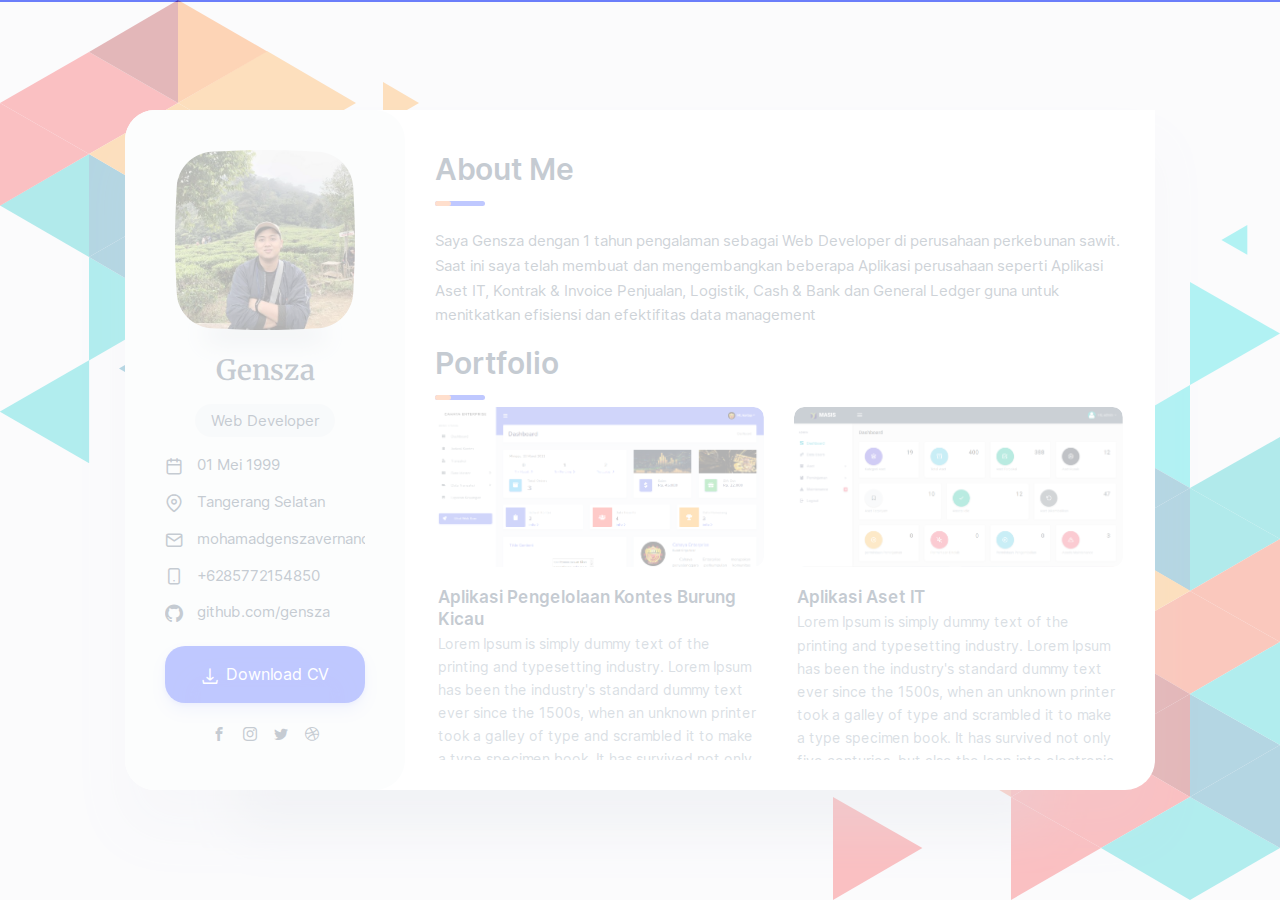
==== commit 42f7f527: "perbaikan" ====
--- a/index.html
+++ b/index.html
@@ -22,7 +22,7 @@
 	<meta charset="utf-8" />
 	<title>Gensza - About</title>
 
-	<!-- Meta Data -->
+	<!-- Meta Data gege -->
 	<meta http-equiv="X-UA-Compatible" content="IE=edge">
 	<meta name="viewport" content="width=device-width, initial-scale=1, shrink-to-fit=no">
 	<meta name="format-detection" content="telephone=no" />
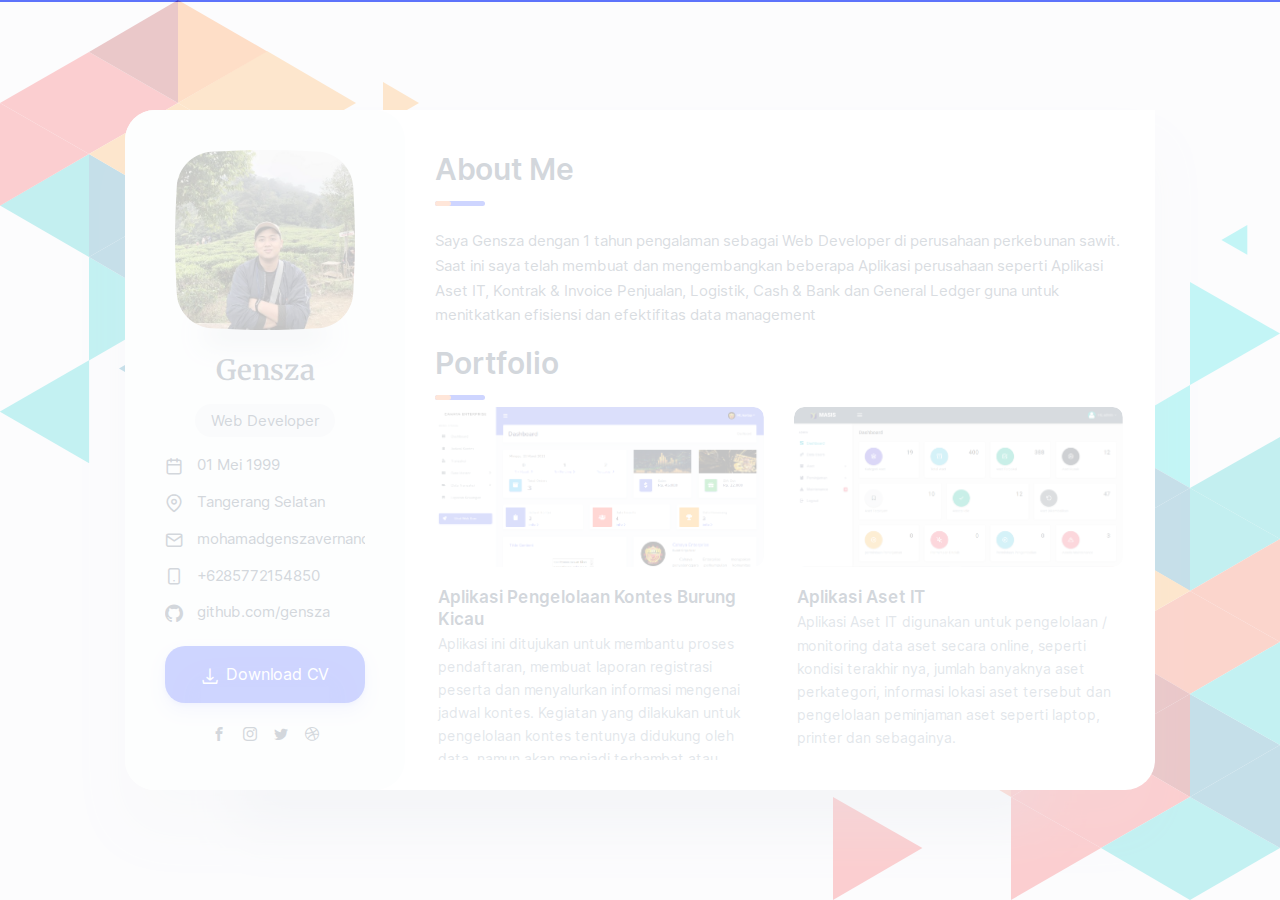
==== commit 6783cd70: "perbaikan caption" ====
--- a/index.html
+++ b/index.html
@@ -162,7 +162,7 @@
 						<figcaption class="gallery-grid__caption">
 							<h4 class="title title--h4 gallery-grid__title">Aplikasi Pengelolaan Kontes Burung Kicau</h4>
 							<span class="gallery-grid__category">
-								Lorem Ipsum is simply dummy text of the printing and typesetting industry. Lorem Ipsum has been the industry's standard dummy text ever since the 1500s, when an unknown printer took a galley of type and scrambled it to make a type specimen book. It has survived not only five centuries, but also the leap into electronic typesetting.
+								Aplikasi ini ditujukan untuk membantu proses pendaftaran, membuat laporan registrasi peserta dan menyalurkan informasi mengenai jadwal kontes. Kegiatan yang dilakukan untuk pengelolaan kontes tentunya didukung oleh data, namun akan menjadi terhambat atau tergangggu apabila data tidak mudah untuk diakses dan tidak mudah diolah. Oleh karena itu dibuat sebuah aplikasi pengelolaan kontes burung kicau berbasis web yang dapat mempermudah dalam pengelolaan data oleh panitia kontes.Penelitian ini menghasilkan aplikasi yang dapat membantu calon peserta dan panitia mulai dari pendaftaran, mengelola jadwal kontes, informasi kontes, data peserta, data pemenang, laporan registrasi serta laporan keuangan..
 						</figcaption>
 					</figure>
 
@@ -174,7 +174,7 @@
 						<figcaption class="gallery-grid__caption">
 							<h4 class="title title--h4 gallery-grid__title">Aplikasi Aset IT</h4>
 							<span class="gallery-grid__category">
-								Lorem Ipsum is simply dummy text of the printing and typesetting industry. Lorem Ipsum has been the industry's standard dummy text ever since the 1500s, when an unknown printer took a galley of type and scrambled it to make a type specimen book. It has survived not only five centuries, but also the leap into electronic typesetting, remaining essentially unchanged. It was popularised in the 1960s with the release of Letraset sheets containing Lorem Ipsum passages.
+								Aplikasi Aset IT digunakan untuk pengelolaan / monitoring data aset secara online, seperti kondisi terakhir nya, jumlah banyaknya aset perkategori, informasi lokasi aset tersebut dan pengelolaan peminjaman aset seperti laptop, printer dan sebagainya.
 							</span>
 						</figcaption>
 					</figure>
@@ -187,7 +187,7 @@
 						<figcaption class="gallery-grid__caption">
 							<h4 class="title title--h4 gallery-grid__title">Aplikasi Kontrak & Invoice Penjualan</h4>
 							<span class="gallery-grid__category">
-								Lorem Ipsum is simply dummy text of the printing and typesetting industry. Lorem Ipsum has been the industry's standard dummy text ever since the 1500s, when an unknown printer took a galley of type and scrambled it to make a type specimen book. It has survived not only five centuries, but also the leap into electronic typesetting, remaining essentially unchanged.
+								Aplikasi ini digunakan untuk pembuatan kontrak dan invoice penjualan produk seperti CPO, CGK & PK. didalam aplikasi ini terdapat 3 jenis kontrak yaitu LTC (Long Term Contract), STC (Short Term Contract) & Spot.
 							</span>
 						</figcaption>
 					</figure>
